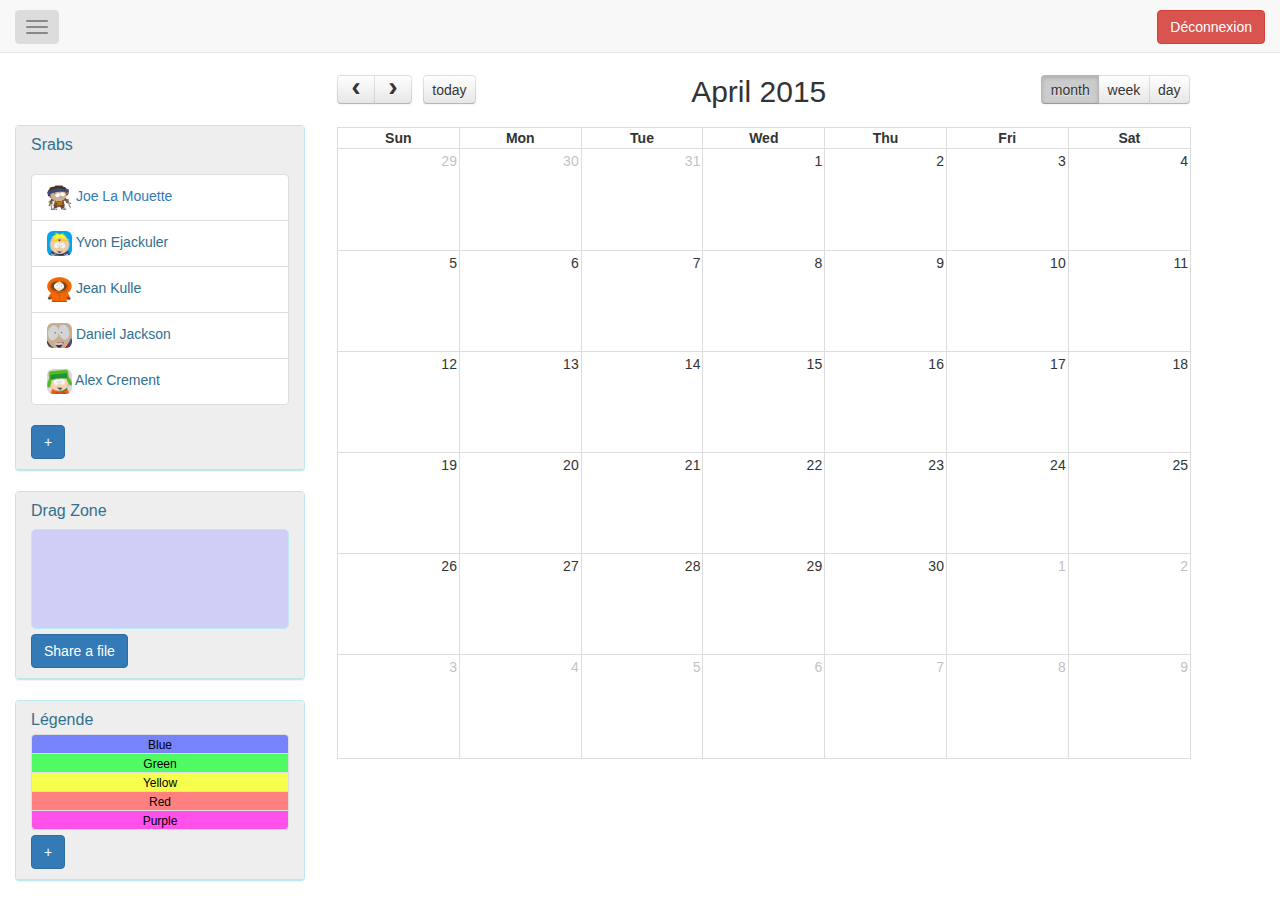
==== index.html @ 1c1c3211 "Merge branch 'master' of https://github.com/SebJoly/projetIHM" ====
<!DOCTYPE html>
<html>
	<head>
		<title>IHM - Calendar</title>
		<script src="https://ajax.googleapis.com/ajax/libs/jquery/2.1.3/jquery.min.js"></script>
		<link rel="stylesheet" href="css/style.css">
		<link rel="stylesheet" href="lib/bootstrap/css/bootstrap.min.css">
		<link rel="stylesheet" href="lib/bootstrap/css/fullcalendar.min.css">
		<link rel="stylesheet" href="lib/bootstrap/css/fullcalendar.print.min.css" media="print">
		<link rel="stylesheet" href="lib/bootstrap/css/jasny-bootstrap.min.css">
		<script src="lib/bootstrap/js/bootstrap.min.js"></script> 
		<script src="lib/bootstrap/js/moment.min.js"></script> 
		<script src="lib/bootstrap/js/fullcalendar.min.js"></script> 
		<script src="lib/bootstrap/js/calendar.js"></script> 
		<script src="lib/bootstrap/js/jasny-bootstrap.min.js"></script> 
		<meta charset="UTF-8"> 
	</head>
	<body>
			<!-- Menu caché sur la gauche par défaut -->
			<nav id="myNavmenu" class="navmenu navmenu-default navmenu-fixed-left offcanvas" role="navigation">
	  			<a class="navmenu-brand" href="#">Menu</a>
	  				<ul class="nav navmenu-nav">
					    <li><a href="#">Ajouter un évènement</a></li>
					    <li><a href="#">Supprimer un évènement</a></li>
					    <li><a href="#">Link</a></li>
					    <li><a href="#">Link</a></li>
					    <li><a href="#">Link</a></li>
					    <li><a href="#">Link</a></li>
	  				</ul>
			</nav>
			<!-- navbar au top -->
			<div class="navbar navbar-default navbar-fixed-top">
	  			<button id="menuButton" type="button" class="navbar-toggle" data-toggle="offcanvas" data-target="#myNavmenu" data-canvas="body">
				    <span class="icon-bar"></span>
				    <span class="icon-bar"></span>
				    <span class="icon-bar"></span>
	  			</button>
	  			<button id="decoButton" type="button" class="btn btn-danger">Déconnexion</button>
			</div>
			<div id="content">
				<div id="leftSide" class="col-lg-3">
					<!-- friend list -->
					<div id="userPanel">
						<div class="panel panel-info">
							<div id="changeUserColor" class="panel-heading">
								<h3 class="panel-title">Srabs</h3>
								<ul id="userList" class="list-group">
								  <li class="list-group-item">
								    <img src="ressources/Images/jimmy.jpg" alt="Profile image" class="img-rounded" style="width: 25px; height: 25px;">
								    <a href="https://scontent-cdg.xx.fbcdn.net/hphotos-xaf1/v/t1.0-9/10806315_10205997362230288_8363855981550267086_n.jpg?oh=5dbc3bea1c2c3f701749e65dd5933cb0&oe=559BFE54">Joe La Mouette</a>
								  </li>
								  <li class="list-group-item">
								    <img src="ressources/Images/butters.jpg" alt="Profile image" class="img-rounded" style="width: 25px; height: 25px;">
								    Yvon Ejackuler
								  </li>
								  <li class="list-group-item">
								    <img src="ressources/Images/kenny.jpg" alt="Profile image" class="img-rounded" style="width: 25px; height: 25px;">
								    Jean Kulle
								  </li>
								  <li class="list-group-item">
								    <img src="ressources/Images/timmy.jpg" alt="Profile image" class="img-rounded" style="width: 25px; height: 25px;">
								    Daniel Jackson
								  </li>
								  <li class="list-group-item">
								    <img src="ressources/Images/kyle.jpg" alt="Profile image" class="img-rounded" style="width: 25px; height: 25px;">
								    Alex Crement
								  </li>
								</ul>
								<button type="button" class="btn btn-primary">+</button>
							</div>
						</div>
					</div>

					<div id="dragZone">
						<div class="panel panel-info">
							<div id="backgroundDragZone" class="panel-heading">
								<h3 class="panel-title">Drag Zone</h3>
								<div id="dragDiv">
								</div>
								<button type="button" class="btn btn-primary">Share a file</button>
							</div>
						</div>
					</div>	

					<div id="captionPanel">
						<div class="panel panel-info">
							<div id="changeCaptionColor" class="panel-heading">
								<h3 class="panel-title">Légende</h3>
								<ul id="captionList" class="list-group">
								  <li id ="captionBlue" class="list-group-item">
								    Blue
								  </li>
								  <li id ="captionGreen" class="list-group-item">
								    Green
								  </li>
								  <li id ="captionYellow" class="list-group-item">
								    Yellow
								  </li>
								  <li id ="captionRed" class="list-group-item">
								    Red
								  </li>
								  <li id ="captionPurple" class="list-group-item">
								    Purple
								  </li>
								</ul>
								<button type="button" class="btn btn-primary">+</button>
							</div>
						</div>
					</div>


				</div>

				<!-- calendrier -->
				<div id="eventPanel" class="col-lg-8">
					<div class="row">
						<div class="span9">
						<div id='calendar'></div>
					</div>
				</div>
			</div>
			</body>
</html>
---- css/style.css ----
#menuButton {display: block; margin-left: 15px; margin-top: 10px; float: left; background: #dcdcdc;}
#decoButton {display: block; margin-right: 15px; margin-top: 10px; float: right;}
#semaine {
  display: inline-block; margin-right: auto; margin-left: auto; text-align: center;
  width: 85%; margin-top: 15px; vertical-align: middle;
}
#semaine div { display: inline; }
#semaine span {margin-right: 10px; margin-left: 10px; margin-top: 5px; font-size: 20px; cursor: pointer;}
#semaine span:hover {text-shadow: 0px 0px 15px #000000; color: white;}

#content {
	background: lightgray;
	display: block;
	margin-top: 55px;
}

#leftSide {float: left; display: block;}

#userPanel {margin-top: 70px;}
#changeUserColor {background-color: #eee;}
#userList {margin-top: 20px;}
#userList li:hover {background-color: #C1F0F6;}

#eventPanel {
	display: block;
	float: right; margin-right: 90px; margin-top: 20px;
}

#bottom {
	vertical-align: bottom; 
}

#captionPanel {
	display: block; width: 100%;
	float: left; margin-right: 90px; margin-top: 0px;
}
#changeCaptionColor {background-color: #eee;}
#captionList {margin-top: 5px; margin-bottom: 5px;}
#captionList li {
	color: black;
	text-align: center;
	height: 20px; 
	line-height: 20px;
	vertical-align: middle;
	font-size: 12px;
	padding:0;
}
#captionList li#captionBlue {background-color : #7683FA;}
#captionList li#captionGreen {background-color : #4FFA63;}
#captionList li#captionYellow {background-color : #F7FF4D;}
#captionList li#captionRed {background-color : #FF8080;}
#captionList li#captionPurple {background-color : #FF50E9;}


#calendar {
		max-width: 1000px;
		margin: 0 auto;
}

#center {text-align: center; margin-left: 25px; margin-right: 25px;}

#backgroundDragZone {background: #eee;}

#dragZone {
	margin-top: 0px; clear: left; float: left; display: block;
	width: 100%;
}

#dragDiv {
	width: 100%; height: 100px; display: block; background: #CECEF6; margin-top: 10px; margin-bottom: 5px;
	border-style: solid; border-radius: 5px 5px 5px 5px; border-width: 1px; border-color: #BCE8F1;
}
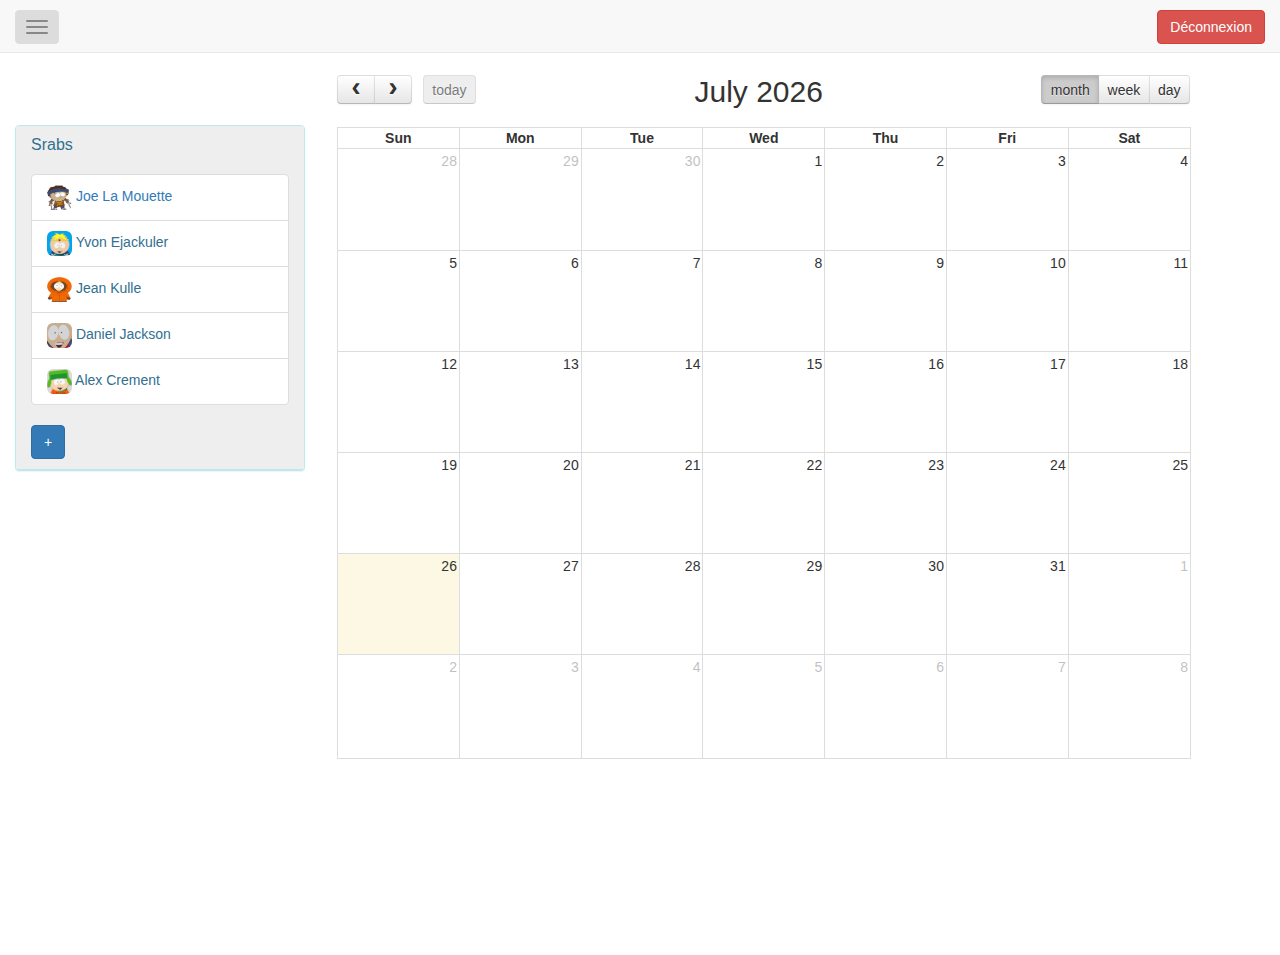
==== commit bb17f651: "event implemented" ====
--- a/index.html
+++ b/index.html
@@ -2,17 +2,20 @@
 <html>
 	<head>
 		<title>IHM - Calendar</title>
-		<script src="https://ajax.googleapis.com/ajax/libs/jquery/2.1.3/jquery.min.js"></script>
 		<link rel="stylesheet" href="css/style.css">
 		<link rel="stylesheet" href="lib/bootstrap/css/bootstrap.min.css">
 		<link rel="stylesheet" href="lib/bootstrap/css/fullcalendar.min.css">
-		<link rel="stylesheet" href="lib/bootstrap/css/fullcalendar.print.min.css" media="print">
+		<link rel="stylesheet" href="lib/bootstrap/css/fullcalendar.print.css" media="print">
 		<link rel="stylesheet" href="lib/bootstrap/css/jasny-bootstrap.min.css">
-		<script src="lib/bootstrap/js/bootstrap.min.js"></script> 
-		<script src="lib/bootstrap/js/moment.min.js"></script> 
-		<script src="lib/bootstrap/js/fullcalendar.min.js"></script> 
-		<script src="lib/bootstrap/js/calendar.js"></script> 
-		<script src="lib/bootstrap/js/jasny-bootstrap.min.js"></script> 
+		<script type="text/javascript" src="lib/jquery-2.1.3.min.js"></script>
+		<script type="text/javascript" src="lib/bootstrap-datepicker-master/js/bootstrap-datepicker.js"></script>
+		<script type="text/javascript" src="lib/bootstrap/js/bootstrap.min.js"></script> 
+		<script type="text/javascript" src="lib/bootstrap/js/moment.min.js"></script> 
+		<script type="text/javascript" src="lib/bootstrap/js/fullcalendar.min.js"></script> 
+		<script type="text/javascript" src="js/functions.js"></script> 
+		<script type="text/javascript" src="js/globalVariables.js"></script>
+		<script type="text/javascript" src="js/calendar.js"></script> 
+		<script type="text/javascript" src="lib/bootstrap/js/jasny-bootstrap.min.js"></script> 
 		<meta charset="UTF-8"> 
 	</head>
 	<body>
@@ -20,8 +23,8 @@
 			<nav id="myNavmenu" class="navmenu navmenu-default navmenu-fixed-left offcanvas" role="navigation">
 	  			<a class="navmenu-brand" href="#">Menu</a>
 	  				<ul class="nav navmenu-nav">
-					    <li><a href="#">Ajouter un évènement</a></li>
-					    <li><a href="#">Supprimer un évènement</a></li>
+					    <li><a href="http://www.youporn.com">Ajouter un évènement</a></li>
+					    <li><a href="http://www.pornhub.com">Vider les gros évènements</a></li>
 					    <li><a href="#">Link</a></li>
 					    <li><a href="#">Link</a></li>
 					    <li><a href="#">Link</a></li>
@@ -35,89 +38,83 @@
 				    <span class="icon-bar"></span>
 				    <span class="icon-bar"></span>
 	  			</button>
+	  			<!-- <div id="semaine">
+	  				<span class="glyphicon glyphicon-backward"></span>
+	  				<div>Semaine du ##/##/#### au ##/##/####</div>
+	  				<span class="glyphicon glyphicon-forward"></span>
+	  			</div> -->
 	  			<button id="decoButton" type="button" class="btn btn-danger">Déconnexion</button>
 			</div>
 			<div id="content">
-				<div id="leftSide" class="col-lg-3">
-					<!-- friend list -->
-					<div id="userPanel">
-						<div class="panel panel-info">
-							<div id="changeUserColor" class="panel-heading">
-								<h3 class="panel-title">Srabs</h3>
-								<ul id="userList" class="list-group">
-								  <li class="list-group-item">
-								    <img src="ressources/Images/jimmy.jpg" alt="Profile image" class="img-rounded" style="width: 25px; height: 25px;">
-								    <a href="https://scontent-cdg.xx.fbcdn.net/hphotos-xaf1/v/t1.0-9/10806315_10205997362230288_8363855981550267086_n.jpg?oh=5dbc3bea1c2c3f701749e65dd5933cb0&oe=559BFE54">Joe La Mouette</a>
-								  </li>
-								  <li class="list-group-item">
-								    <img src="ressources/Images/butters.jpg" alt="Profile image" class="img-rounded" style="width: 25px; height: 25px;">
-								    Yvon Ejackuler
-								  </li>
-								  <li class="list-group-item">
-								    <img src="ressources/Images/kenny.jpg" alt="Profile image" class="img-rounded" style="width: 25px; height: 25px;">
-								    Jean Kulle
-								  </li>
-								  <li class="list-group-item">
-								    <img src="ressources/Images/timmy.jpg" alt="Profile image" class="img-rounded" style="width: 25px; height: 25px;">
-								    Daniel Jackson
-								  </li>
-								  <li class="list-group-item">
-								    <img src="ressources/Images/kyle.jpg" alt="Profile image" class="img-rounded" style="width: 25px; height: 25px;">
-								    Alex Crement
-								  </li>
-								</ul>
-								<button type="button" class="btn btn-primary">+</button>
-							</div>
+				<!-- friend list -->
+				<div id="userPanel" class="col-lg-3">
+					<div class="panel panel-info">
+						<div id="changeUserColor" class="panel-heading">
+							<h3 class="panel-title">Srabs</h3>
+							<ul id="userList" class="list-group">
+							  <li class="list-group-item">
+							    <img src="ressources/Images/jimmy.jpg" alt="Profile image" class="img-rounded" style="width: 25px; height: 25px;">
+							    <a href="https://scontent-cdg.xx.fbcdn.net/hphotos-xaf1/v/t1.0-9/10806315_10205997362230288_8363855981550267086_n.jpg?oh=5dbc3bea1c2c3f701749e65dd5933cb0&oe=559BFE54">Joe La Mouette</a>
+							  </li>
+							  <li class="list-group-item">
+							    <img src="ressources/Images/butters.jpg" alt="Profile image" class="img-rounded" style="width: 25px; height: 25px;">
+							    Yvon Ejackuler
+							  </li>
+							  <li class="list-group-item">
+							    <img src="ressources/Images/kenny.jpg" alt="Profile image" class="img-rounded" style="width: 25px; height: 25px;">
+							    Jean Kulle
+							  </li>
+							  <li class="list-group-item">
+							    <img src="ressources/Images/timmy.jpg" alt="Profile image" class="img-rounded" style="width: 25px; height: 25px;">
+							    Daniel Jackson
+							  </li>
+							  <li class="list-group-item">
+							    <img src="ressources/Images/kyle.jpg" alt="Profile image" class="img-rounded" style="width: 25px; height: 25px;">
+							    Alex Crement
+							  </li>
+							</ul>
+							<button type="button" class="btn btn-primary">+</button>
 						</div>
 					</div>
-
-					<div id="dragZone">
-						<div class="panel panel-info">
-							<div id="backgroundDragZone" class="panel-heading">
-								<h3 class="panel-title">Drag Zone</h3>
-								<div id="dragDiv">
-								</div>
-								<button type="button" class="btn btn-primary">Share a file</button>
-							</div>
-						</div>
-					</div>	
-
-					<div id="captionPanel">
-						<div class="panel panel-info">
-							<div id="changeCaptionColor" class="panel-heading">
-								<h3 class="panel-title">Légende</h3>
-								<ul id="captionList" class="list-group">
-								  <li id ="captionBlue" class="list-group-item">
-								    Blue
-								  </li>
-								  <li id ="captionGreen" class="list-group-item">
-								    Green
-								  </li>
-								  <li id ="captionYellow" class="list-group-item">
-								    Yellow
-								  </li>
-								  <li id ="captionRed" class="list-group-item">
-								    Red
-								  </li>
-								  <li id ="captionPurple" class="list-group-item">
-								    Purple
-								  </li>
-								</ul>
-								<button type="button" class="btn btn-primary">+</button>
-							</div>
-						</div>
-					</div>
-
-
 				</div>
-
 				<!-- calendrier -->
 				<div id="eventPanel" class="col-lg-8">
 					<div class="row">
-						<div class="span9">
-						<div id='calendar'></div>
+						<div class="span9"></div>
+						<div class='calendar'></div>
 					</div>
+					<div class="popup-head hide">
+						<span id="popover-title">New event</span><button class="btn btn-default pull-right btn-color"/>
+					</div>
+					<div class="popup-content hide">
+						<div class="popup-container">
+						  	<!--<div class="controls">
+					            <div class="input-group">
+					                <input id="date-picker-2" type="text" class="date-picker form-control" />
+					                <label for="date-picker-2" class="input-group-addon btn"><span class="glyphicon glyphicon-calendar"></span>
+
+					                </label>
+					            </div>
+					        </div>-->
+						  	<div class="popover-data">
+						  		<span id="popover-start"> Start date </span>
+						  		<span id="popover-start-time" class="pull-right"> time </span>
+						  	</div>
+						  	<div class="popover-data">
+						  		<span id="popover-end"> End date </span>
+						  		<span id="popover-end-time" class="pull-right"> time </span>
+						  	</div>
+						    <div class="popover-data">
+						    	<textarea class="vert" id="popover-description" placeholder="Description"></textarea>
+						    </div>
+						    <ul class="list-group file-list">
+						    	<li class="list-group-item active"><span class="badge">0</span>Files</li>
+						   	</ul>
+					   	<div>
+				  	</div>
 				</div>
 			</div>
+			
 			</body>
+
 </html>
--- a/css/style.css
+++ b/css/style.css
@@ -1,3 +1,8 @@
+body,html {
+	width: 100%;
+	height: 100%;
+}
+
 #menuButton {display: block; margin-left: 15px; margin-top: 10px; float: left; background: #dcdcdc;}
 #decoButton {display: block; margin-right: 15px; margin-top: 10px; float: right;}
 #semaine {
@@ -14,8 +19,6 @@
 	margin-top: 55px;
 }
 
-#leftSide {float: left; display: block;}
-
 #userPanel {margin-top: 70px;}
 #changeUserColor {background-color: #eee;}
 #userList {margin-top: 20px;}
@@ -26,47 +29,59 @@
 	float: right; margin-right: 90px; margin-top: 20px;
 }
 
+/*#eventPanel table thead tr th {
+	text-align: center; border-width: 1px; border-style: solid; height:50px; background-color: #eee; border-color: #dcdcdc;
+}
+
+#eventPanel table tbody {
+	display:block; height: 300px; overflow-y: auto;
+}*/
+
 #bottom {
 	vertical-align: bottom; 
 }
 
-#captionPanel {
-	display: block; width: 100%;
-	float: left; margin-right: 90px; margin-top: 0px;
+/*#eventPanel table tbody tr td {
+	text-align: center; border-width: 1px; border-style: solid; height:40px; border-color: #dcdcdc;
 }
-#changeCaptionColor {background-color: #eee;}
-#captionList {margin-top: 5px; margin-bottom: 5px;}
-#captionList li {
-	color: black;
-	text-align: center;
-	height: 20px; 
-	line-height: 20px;
-	vertical-align: middle;
-	font-size: 12px;
-	padding:0;
-}
-#captionList li#captionBlue {background-color : #7683FA;}
-#captionList li#captionGreen {background-color : #4FFA63;}
-#captionList li#captionYellow {background-color : #F7FF4D;}
-#captionList li#captionRed {background-color : #FF8080;}
-#captionList li#captionPurple {background-color : #FF50E9;}
-
-
-#calendar {
-		max-width: 1000px;
-		margin: 0 auto;
-}
+*/
 
 #center {text-align: center; margin-left: 25px; margin-right: 25px;}
 
-#backgroundDragZone {background: #eee;}
 
-#dragZone {
-	margin-top: 0px; clear: left; float: left; display: block;
-	width: 100%;
+.calendar {
+	max-width: 1000px;
+	margin: 0 auto;
 }
 
-#dragDiv {
-	width: 100%; height: 100px; display: block; background: #CECEF6; margin-top: 10px; margin-bottom: 5px;
-	border-style: solid; border-radius: 5px 5px 5px 5px; border-width: 1px; border-color: #BCE8F1;
+.popover{
+    width:300px;
 }
+
+.btn-color {
+	height: 15px !important;
+}
+
+.popover-data {
+	margin: 5px 0px 5px 0px;
+}
+
+.file-list {
+  margin-bottom: 0px !important;
+}
+
+.popover-content {
+	padding: 0px !important;
+}
+
+.popup-container {
+	padding: 9px 14px;
+	border-top: 1px solid;
+	border-color: gray;
+	border-radius: 0px 0px 6px 6px; 
+}
+
+textarea.vert { 
+	resize:vertical; 
+	width: 100%;
+}--- a/lib/bootstrap/css/fullcalendar.print.css
+++ b/lib/bootstrap/css/fullcalendar.print.css
@@ -0,0 +1,202 @@
+/*!
+ * FullCalendar v2.3.1 Print Stylesheet
+ * Docs & License: http://fullcalendar.io/
+ * (c) 2015 Adam Shaw
+ */
+
+/*
+ * Include this stylesheet on your page to get a more printer-friendly calendar.
+ * When including this stylesheet, use the media='print' attribute of the <link> tag.
+ * Make sure to include this stylesheet IN ADDITION to the regular fullcalendar.css.
+ */
+
+.fc {
+	max-width: 100% !important;
+}
+
+
+/* Global Event Restyling
+--------------------------------------------------------------------------------------------------*/
+
+.fc-event {
+	background: #fff !important;
+	color: #000 !important;
+	page-break-inside: avoid;
+}
+
+.fc-event .fc-resizer {
+	display: none;
+}
+
+
+/* Table & Day-Row Restyling
+--------------------------------------------------------------------------------------------------*/
+
+th,
+td,
+hr,
+thead,
+tbody,
+.fc-row {
+	border-color: #ccc !important;
+	background: #fff !important;
+}
+
+/* kill the overlaid, absolutely-positioned common components */
+.fc-bg,
+.fc-bgevent-skeleton,
+.fc-highlight-skeleton,
+.fc-helper-skeleton {
+	display: none;
+}
+
+/* don't force a min-height on rows (for DayGrid) */
+.fc tbody .fc-row {
+	height: auto !important; /* undo height that JS set in distributeHeight */
+	min-height: 0 !important; /* undo the min-height from each view's specific stylesheet */
+}
+
+.fc tbody .fc-row .fc-content-skeleton {
+	position: static; /* undo .fc-rigid */
+	padding-bottom: 0 !important; /* use a more border-friendly method for this... */
+}
+
+.fc tbody .fc-row .fc-content-skeleton tbody tr:last-child td { /* only works in newer browsers */
+	padding-bottom: 1em; /* ...gives space within the skeleton. also ensures min height in a way */
+}
+
+.fc tbody .fc-row .fc-content-skeleton table {
+	/* provides a min-height for the row, but only effective for IE, which exaggerates this value,
+	   making it look more like 3em. for other browers, it will already be this tall */
+	height: 1em;
+}
+
+
+/* Undo month-view event limiting. Display all events and hide the "more" links
+--------------------------------------------------------------------------------------------------*/
+
+.fc-more-cell,
+.fc-more {
+	display: none !important;
+}
+
+.fc tr.fc-limited {
+	display: table-row !important;
+}
+
+.fc td.fc-limited {
+	display: table-cell !important;
+}
+
+.fc-popover {
+	display: none; /* never display the "more.." popover in print mode */
+}
+
+
+/* TimeGrid Restyling
+--------------------------------------------------------------------------------------------------*/
+
+/* undo the min-height 100% trick used to fill the container's height */
+.fc-time-grid {
+	min-height: 0 !important;
+}
+
+/* don't display the side axis at all ("all-day" and time cells) */
+.fc-agenda-view .fc-axis {
+	display: none;
+}
+
+/* don't display the horizontal lines */
+.fc-slats,
+.fc-time-grid hr { /* this hr is used when height is underused and needs to be filled */
+	display: none !important; /* important overrides inline declaration */
+}
+
+/* let the container that holds the events be naturally positioned and create real height */
+.fc-time-grid .fc-content-skeleton {
+	position: static;
+}
+
+/* in case there are no events, we still want some height */
+.fc-time-grid .fc-content-skeleton table {
+	height: 4em;
+}
+
+/* kill the horizontal spacing made by the event container. event margins will be done below */
+.fc-time-grid .fc-event-container {
+	margin: 0 !important;
+}
+
+
+/* TimeGrid *Event* Restyling
+--------------------------------------------------------------------------------------------------*/
+
+/* naturally position events, vertically stacking them */
+.fc-time-grid .fc-event {
+	position: static !important;
+	margin: 3px 2px !important;
+}
+
+/* for events that continue to a future day, give the bottom border back */
+.fc-time-grid .fc-event.fc-not-end {
+	border-bottom-width: 1px !important;
+}
+
+/* indicate the event continues via "..." text */
+.fc-time-grid .fc-event.fc-not-end:after {
+	content: "...";
+}
+
+/* for events that are continuations from previous days, give the top border back */
+.fc-time-grid .fc-event.fc-not-start {
+	border-top-width: 1px !important;
+}
+
+/* indicate the event is a continuation via "..." text */
+.fc-time-grid .fc-event.fc-not-start:before {
+	content: "...";
+}
+
+/* time */
+
+/* undo a previous declaration and let the time text span to a second line */
+.fc-time-grid .fc-event .fc-time {
+	white-space: normal !important;
+}
+
+/* hide the the time that is normally displayed... */
+.fc-time-grid .fc-event .fc-time span {
+	display: none;
+}
+
+/* ...replace it with a more verbose version (includes AM/PM) stored in an html attribute */
+.fc-time-grid .fc-event .fc-time:after {
+	content: attr(data-full);
+}
+
+
+/* Vertical Scroller & Containers
+--------------------------------------------------------------------------------------------------*/
+
+/* kill the scrollbars and allow natural height */
+.fc-scroller,
+.fc-day-grid-container,    /* these divs might be assigned height, which we need to cleared */
+.fc-time-grid-container {  /* */
+	overflow: visible !important;
+	height: auto !important;
+}
+
+/* kill the horizontal border/padding used to compensate for scrollbars */
+.fc-row {
+	border: 0 !important;
+	margin: 0 !important;
+}
+
+
+/* Button Controls
+--------------------------------------------------------------------------------------------------*/
+
+.fc-button-group,
+.fc button {
+	display: none; /* don't display any button-related controls */
+}
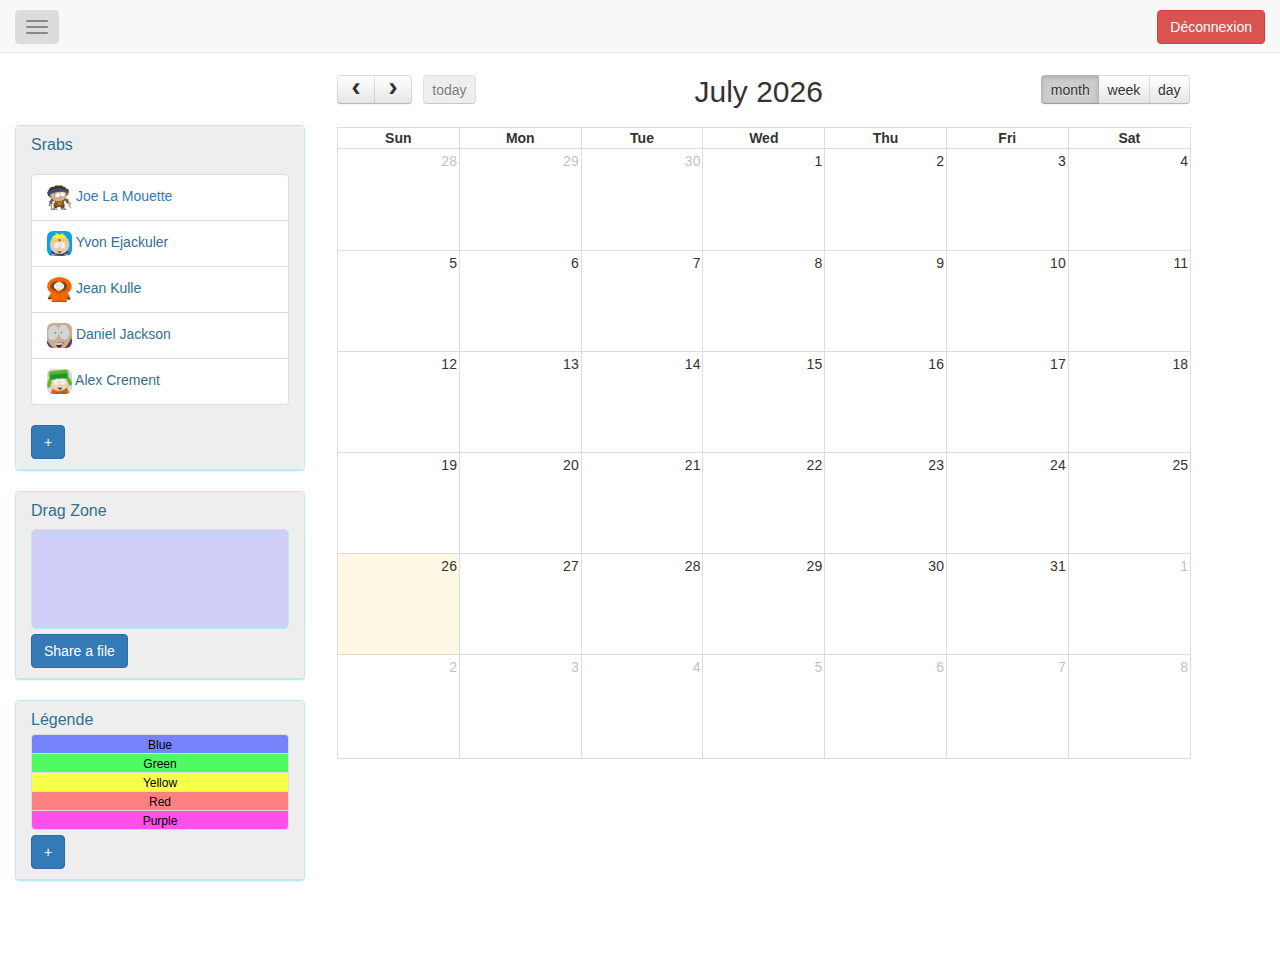
==== commit 66ebfe7f: "merge + drag into share implemented" ====
--- a/index.html
+++ b/index.html
@@ -11,8 +11,9 @@
 		<script type="text/javascript" src="lib/bootstrap-datepicker-master/js/bootstrap-datepicker.js"></script>
 		<script type="text/javascript" src="lib/bootstrap/js/bootstrap.min.js"></script> 
 		<script type="text/javascript" src="lib/bootstrap/js/moment.min.js"></script> 
-		<script type="text/javascript" src="lib/bootstrap/js/fullcalendar.min.js"></script> 
-		<script type="text/javascript" src="js/functions.js"></script> 
+		<script type="text/javascript" src="lib/bootstrap/js/fullcalendar.min.js"></script>
+		<script type="text/javascript" src="js/functions.js"></script>
+		<script type="text/javascript" src="js/event.js"></script> 
 		<script type="text/javascript" src="js/globalVariables.js"></script>
 		<script type="text/javascript" src="js/calendar.js"></script> 
 		<script type="text/javascript" src="lib/bootstrap/js/jasny-bootstrap.min.js"></script> 
@@ -23,8 +24,8 @@
 			<nav id="myNavmenu" class="navmenu navmenu-default navmenu-fixed-left offcanvas" role="navigation">
 	  			<a class="navmenu-brand" href="#">Menu</a>
 	  				<ul class="nav navmenu-nav">
-					    <li><a href="http://www.youporn.com">Ajouter un évènement</a></li>
-					    <li><a href="http://www.pornhub.com">Vider les gros évènements</a></li>
+					    <li><a href="#">Ajouter un évènement</a></li>
+					    <li><a href="#">Supprimer un évènement</a></li>
 					    <li><a href="#">Link</a></li>
 					    <li><a href="#">Link</a></li>
 					    <li><a href="#">Link</a></li>
@@ -38,45 +39,82 @@
 				    <span class="icon-bar"></span>
 				    <span class="icon-bar"></span>
 	  			</button>
-	  			<!-- <div id="semaine">
-	  				<span class="glyphicon glyphicon-backward"></span>
-	  				<div>Semaine du ##/##/#### au ##/##/####</div>
-	  				<span class="glyphicon glyphicon-forward"></span>
-	  			</div> -->
 	  			<button id="decoButton" type="button" class="btn btn-danger">Déconnexion</button>
 			</div>
 			<div id="content">
-				<!-- friend list -->
-				<div id="userPanel" class="col-lg-3">
-					<div class="panel panel-info">
-						<div id="changeUserColor" class="panel-heading">
-							<h3 class="panel-title">Srabs</h3>
-							<ul id="userList" class="list-group">
-							  <li class="list-group-item">
-							    <img src="ressources/Images/jimmy.jpg" alt="Profile image" class="img-rounded" style="width: 25px; height: 25px;">
-							    <a href="https://scontent-cdg.xx.fbcdn.net/hphotos-xaf1/v/t1.0-9/10806315_10205997362230288_8363855981550267086_n.jpg?oh=5dbc3bea1c2c3f701749e65dd5933cb0&oe=559BFE54">Joe La Mouette</a>
-							  </li>
-							  <li class="list-group-item">
-							    <img src="ressources/Images/butters.jpg" alt="Profile image" class="img-rounded" style="width: 25px; height: 25px;">
-							    Yvon Ejackuler
-							  </li>
-							  <li class="list-group-item">
-							    <img src="ressources/Images/kenny.jpg" alt="Profile image" class="img-rounded" style="width: 25px; height: 25px;">
-							    Jean Kulle
-							  </li>
-							  <li class="list-group-item">
-							    <img src="ressources/Images/timmy.jpg" alt="Profile image" class="img-rounded" style="width: 25px; height: 25px;">
-							    Daniel Jackson
-							  </li>
-							  <li class="list-group-item">
-							    <img src="ressources/Images/kyle.jpg" alt="Profile image" class="img-rounded" style="width: 25px; height: 25px;">
-							    Alex Crement
-							  </li>
-							</ul>
-							<button type="button" class="btn btn-primary">+</button>
+				<div id="leftSide" class="col-lg-3">
+					<!-- friend list -->
+					<div id="userPanel">
+						<div class="panel panel-info">
+							<div id="changeUserColor" class="panel-heading">
+								<h3 class="panel-title">Srabs</h3>
+								<ul id="userList" class="list-group">
+								  <li class="list-group-item">
+								    <img src="ressources/Images/jimmy.jpg" alt="Profile image" class="img-rounded" style="width: 25px; height: 25px;">
+								    <a href="https://scontent-cdg.xx.fbcdn.net/hphotos-xaf1/v/t1.0-9/10806315_10205997362230288_8363855981550267086_n.jpg?oh=5dbc3bea1c2c3f701749e65dd5933cb0&oe=559BFE54">Joe La Mouette</a>
+								  </li>
+								  <li class="list-group-item">
+								    <img src="ressources/Images/butters.jpg" alt="Profile image" class="img-rounded" style="width: 25px; height: 25px;">
+								    Yvon Ejackuler
+								  </li>
+								  <li class="list-group-item">
+								    <img src="ressources/Images/kenny.jpg" alt="Profile image" class="img-rounded" style="width: 25px; height: 25px;">
+								    Jean Kulle
+								  </li>
+								  <li class="list-group-item">
+								    <img src="ressources/Images/timmy.jpg" alt="Profile image" class="img-rounded" style="width: 25px; height: 25px;">
+								    Daniel Jackson
+								  </li>
+								  <li class="list-group-item">
+								    <img src="ressources/Images/kyle.jpg" alt="Profile image" class="img-rounded" style="width: 25px; height: 25px;">
+								    Alex Crement
+								  </li>
+								</ul>
+								<button type="button" class="btn btn-primary">+</button>
+							</div>
 						</div>
 					</div>
+
+					<div id="dragZone">
+						<div class="panel panel-info">
+							<div id="backgroundDragZone" class="panel-heading">
+								<h3 class="panel-title">Drag Zone</h3>
+								<div id="dragDiv">
+								</div>
+								<button type="button" class="btn btn-primary">Share a file</button>
+							</div>
+						</div>
+					</div>	
+
+					<div id="captionPanel">
+						<div class="panel panel-info">
+							<div id="changeCaptionColor" class="panel-heading">
+								<h3 class="panel-title">Légende</h3>
+								<ul id="captionList" class="list-group">
+								  <li id ="captionBlue" class="list-group-item">
+								    Blue
+								  </li>
+								  <li id ="captionGreen" class="list-group-item">
+								    Green
+								  </li>
+								  <li id ="captionYellow" class="list-group-item">
+								    Yellow
+								  </li>
+								  <li id ="captionRed" class="list-group-item">
+								    Red
+								  </li>
+								  <li id ="captionPurple" class="list-group-item">
+								    Purple
+								  </li>
+								</ul>
+								<button type="button" class="btn btn-primary">+</button>
+							</div>
+						</div>
+					</div>
+
+
 				</div>
+
 				<!-- calendrier -->
 				<div id="eventPanel" class="col-lg-8">
 					<div class="row">
--- a/css/style.css
+++ b/css/style.css
@@ -19,6 +19,8 @@
 	margin-top: 55px;
 }
 
+#leftSide {float: left; display: block;}
+
 #userPanel {margin-top: 70px;}
 #changeUserColor {background-color: #eee;}
 #userList {margin-top: 20px;}
@@ -29,23 +31,25 @@
 	float: right; margin-right: 90px; margin-top: 20px;
 }
 
-/*#eventPanel table thead tr th {
-	text-align: center; border-width: 1px; border-style: solid; height:50px; background-color: #eee; border-color: #dcdcdc;
-}
-
-#eventPanel table tbody {
-	display:block; height: 300px; overflow-y: auto;
-}*/
-
 #bottom {
 	vertical-align: bottom; 
 }
 
-/*#eventPanel table tbody tr td {
-	text-align: center; border-width: 1px; border-style: solid; height:40px; border-color: #dcdcdc;
+#captionPanel {
+	display: block; width: 100%;
+	float: left; margin-right: 90px; margin-top: 0px;
 }
-*/
-
+#changeCaptionColor {background-color: #eee;}
+#captionList {margin-top: 5px; margin-bottom: 5px;}
+#captionList li {
+	color: black;
+	text-align: center;
+	height: 20px; 
+	line-height: 20px;
+	vertical-align: middle;
+	font-size: 12px;
+	padding:0;
+}
 #center {text-align: center; margin-left: 25px; margin-right: 25px;}
 
 
@@ -84,4 +88,30 @@
 textarea.vert { 
 	resize:vertical; 
 	width: 100%;
-}+}
+
+#captionList li#captionBlue {background-color : #7683FA;}
+#captionList li#captionGreen {background-color : #4FFA63;}
+#captionList li#captionYellow {background-color : #F7FF4D;}
+#captionList li#captionRed {background-color : #FF8080;}
+#captionList li#captionPurple {background-color : #FF50E9;}
+
+
+#calendar {
+		max-width: 1000px;
+		margin: 0 auto;
+}
+
+#center {text-align: center; margin-left: 25px; margin-right: 25px;}
+
+#backgroundDragZone {background: #eee;}
+
+#dragZone {
+	margin-top: 0px; clear: left; float: left; display: block;
+	width: 100%;
+}
+
+#dragDiv {
+	width: 100%; height: 100px; display: block; background: #CECEF6; margin-top: 10px; margin-bottom: 5px;
+	border-style: solid; border-radius: 5px 5px 5px 5px; border-width: 1px; border-color: #BCE8F1;
+}
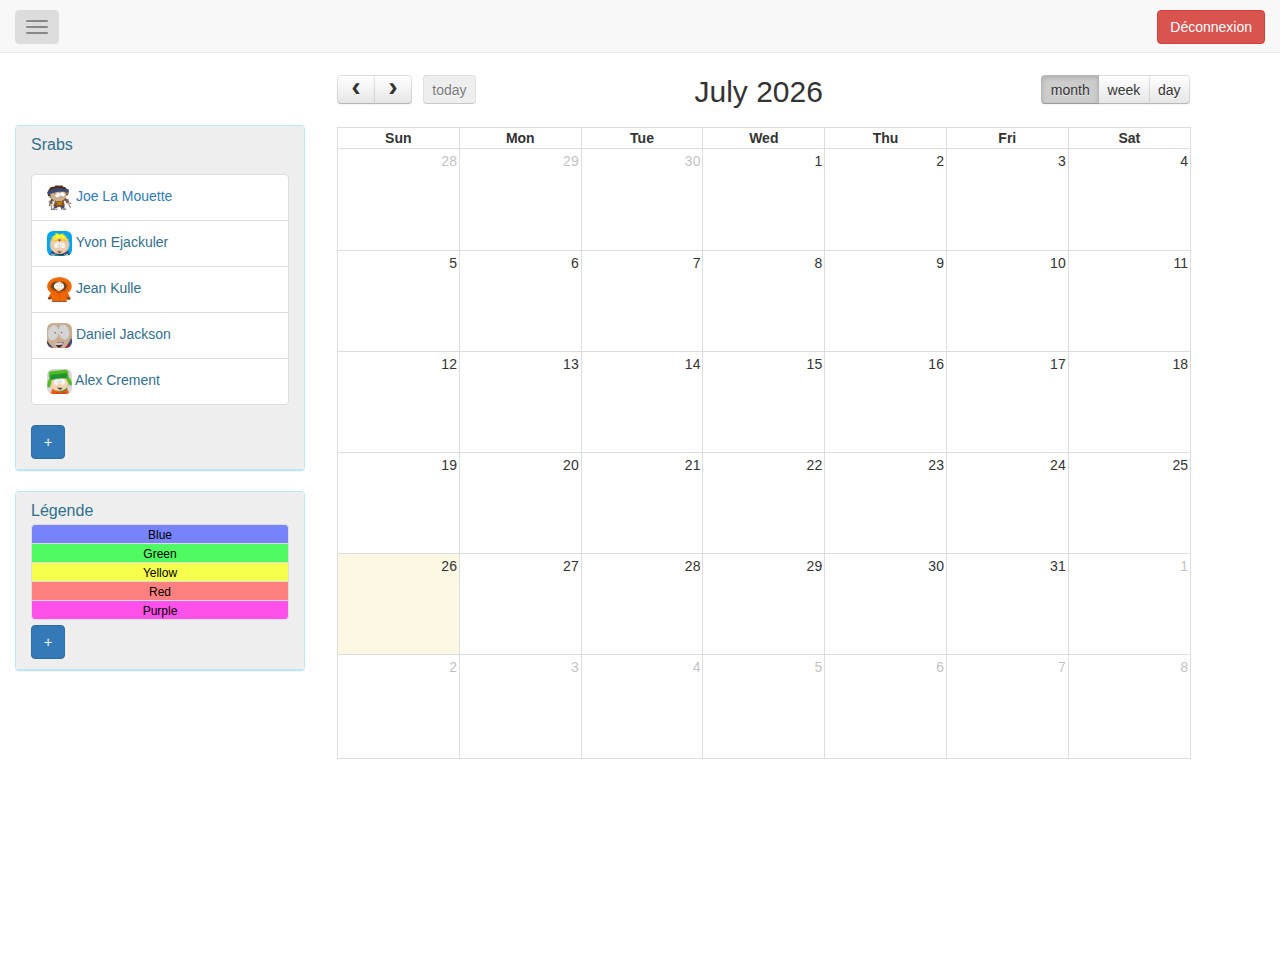
==== commit ffdf3ec0: "end" ====
--- a/index.html
+++ b/index.html
@@ -7,16 +7,23 @@
 		<link rel="stylesheet" href="lib/bootstrap/css/fullcalendar.min.css">
 		<link rel="stylesheet" href="lib/bootstrap/css/fullcalendar.print.css" media="print">
 		<link rel="stylesheet" href="lib/bootstrap/css/jasny-bootstrap.min.css">
+		<link rel="stylesheet" href="lib/bootstrap/css/jasny-bootstrap.min.css">
+		<link rel="stylesheet" href="lib/bootstrap-datepicker/dist/css/bootstrap-datepicker.min.css">
+		<link rel="stylesheet" href="lib/bootstrap-datepicker/dist/css/bootstrap-datepicker3.min.css">
+		<link rel="stylesheet" href="lib/bootstrap-timepicker/css/bootstrap-timepicker.min.css">
+		<!--<link rel="stylesheet" href="lib/bootstrap-fileinput/css/fileinput.min.css">-->
+
 		<script type="text/javascript" src="lib/jquery-2.1.3.min.js"></script>
-		<script type="text/javascript" src="lib/bootstrap-datepicker-master/js/bootstrap-datepicker.js"></script>
+		<script type="text/javascript" src="lib/bootstrap-datepicker/js/bootstrap-datepicker.js"></script>
+		<script type="text/javascript" src="lib/bootstrap-timepicker/js/bootstrap-timepicker.min.js"></script>
 		<script type="text/javascript" src="lib/bootstrap/js/bootstrap.min.js"></script> 
 		<script type="text/javascript" src="lib/bootstrap/js/moment.min.js"></script> 
 		<script type="text/javascript" src="lib/bootstrap/js/fullcalendar.min.js"></script>
+		<script type="text/javascript" src="lib/bootstrap/js/jasny-bootstrap.min.js"></script> 
 		<script type="text/javascript" src="js/functions.js"></script>
+		<script type="text/javascript" src="js/globalVariables.js"></script>
+		<script type="text/javascript" src="js/userShare.js"></script>
 		<script type="text/javascript" src="js/event.js"></script> 
-		<script type="text/javascript" src="js/globalVariables.js"></script>
-		<script type="text/javascript" src="js/calendar.js"></script> 
-		<script type="text/javascript" src="lib/bootstrap/js/jasny-bootstrap.min.js"></script> 
 		<meta charset="UTF-8"> 
 	</head>
 	<body>
@@ -75,7 +82,7 @@
 						</div>
 					</div>
 
-					<div id="dragZone">
+					<!--<div id="dragZone">
 						<div class="panel panel-info">
 							<div id="backgroundDragZone" class="panel-heading">
 								<h3 class="panel-title">Drag Zone</h3>
@@ -84,7 +91,7 @@
 								<button type="button" class="btn btn-primary">Share a file</button>
 							</div>
 						</div>
-					</div>	
+					</div>	-->
 
 					<div id="captionPanel">
 						<div class="panel panel-info">
@@ -122,7 +129,11 @@
 						<div class='calendar'></div>
 					</div>
 					<div class="popup-head hide">
-						<span id="popover-title">New event</span><button class="btn btn-default pull-right btn-color"/>
+						<span id="popover-title">New event</span>
+						<div class="pull-right">
+							<button class="btn btn-default btn-color" id="btnColor"/>
+							<button class="btn btn-default btn-share" onClick="window.shareEvent()"/>
+						</div>
 					</div>
 					<div class="popup-content hide">
 						<div class="popup-container">
@@ -134,25 +145,57 @@
 					                </label>
 					            </div>
 					        </div>-->
-						  	<div class="popover-data">
+						  	<div class="popover-data" >
 						  		<span id="popover-start"> Start date </span>
 						  		<span id="popover-start-time" class="pull-right"> time </span>
 						  	</div>
-						  	<div class="popover-data">
+						  	<div class="popover-data" >
 						  		<span id="popover-end"> End date </span>
 						  		<span id="popover-end-time" class="pull-right"> time </span>
 						  	</div>
 						    <div class="popover-data">
 						    	<textarea class="vert" id="popover-description" placeholder="Description"></textarea>
 						    </div>
-						    <ul class="list-group file-list">
-						    	<li class="list-group-item active"><span class="badge">0</span>Files</li>
+						    <ul class="list-group file-list" id="popover-files">
+						    	<li class="list-group-item active"><span class="badge">0</span><span class="badge" onClick="window.importFile()">+</span>Files</li>
 						   	</ul>
 					   	<div>
 				  	</div>
 				</div>
 			</div>
-			
+			<input id="inputfile" type="file" class="hide" />
+			<div id="userShare" class="modal fade" tabindex="-1" role="dialog" aria-labelledby="titrePopUp" aria-hidden="true">
+				<div class="modal-dialog"> 
+					<div class="modal-content">
+							<div id="changeUserColor" class="panel-heading">
+								<h3 class="panel-title">Send event to :<span style="cursor: pointer;" class="state-icon glyphicon glyphicon-unchecked pull-right" onClick="window.selectAll($(this))"></span></h3>
+								<ul id="userList" class="list-group checked-list-box">
+								  <li class="list-group-item">
+								    <img src="ressources/Images/jimmy.jpg" alt="Profile image" class="img-rounded" style="width: 25px; height: 25px;">
+								    Joe La Mouette
+								  </li>
+								  <li class="list-group-item">
+								    <img src="ressources/Images/butters.jpg" alt="Profile image" class="img-rounded" style="width: 25px; height: 25px;">
+								    Yvon Ejackuler
+								  </li>
+								  <li class="list-group-item">
+								    <img src="ressources/Images/kenny.jpg" alt="Profile image" class="img-rounded" style="width: 25px; height: 25px;">
+								    Jean Kulle
+								  </li>
+								  <li class="list-group-item">
+								    <img src="ressources/Images/timmy.jpg" alt="Profile image" class="img-rounded" style="width: 25px; height: 25px;">
+								    Daniel Jackson
+								  </li>
+								  <li class="list-group-item">
+								    <img src="ressources/Images/kyle.jpg" alt="Profile image" class="img-rounded" style="width: 25px; height: 25px;">
+								    Alex Crement
+								  </li>
+								</ul>
+								<button type="button" class="btn btn-primary center-block" onClick="window.share()">Send</button>
+							</div>
+					</div>
+				</div>
+			</div>
 			</body>
 
 </html>
--- a/css/style.css
+++ b/css/style.css
@@ -85,6 +85,13 @@
 	border-radius: 0px 0px 6px 6px; 
 }
 
+.popover { z-index : 900 !important; }
+.ui-datepicker-div { z-index: 999 !important; }
+.btn-share {
+  background: url('../ressources/Images/share.png') left center no-repeat !important;
+  background-size: 25px 15px !important;
+  margin-left: 5px;
+}
 textarea.vert { 
 	resize:vertical; 
 	width: 100%;
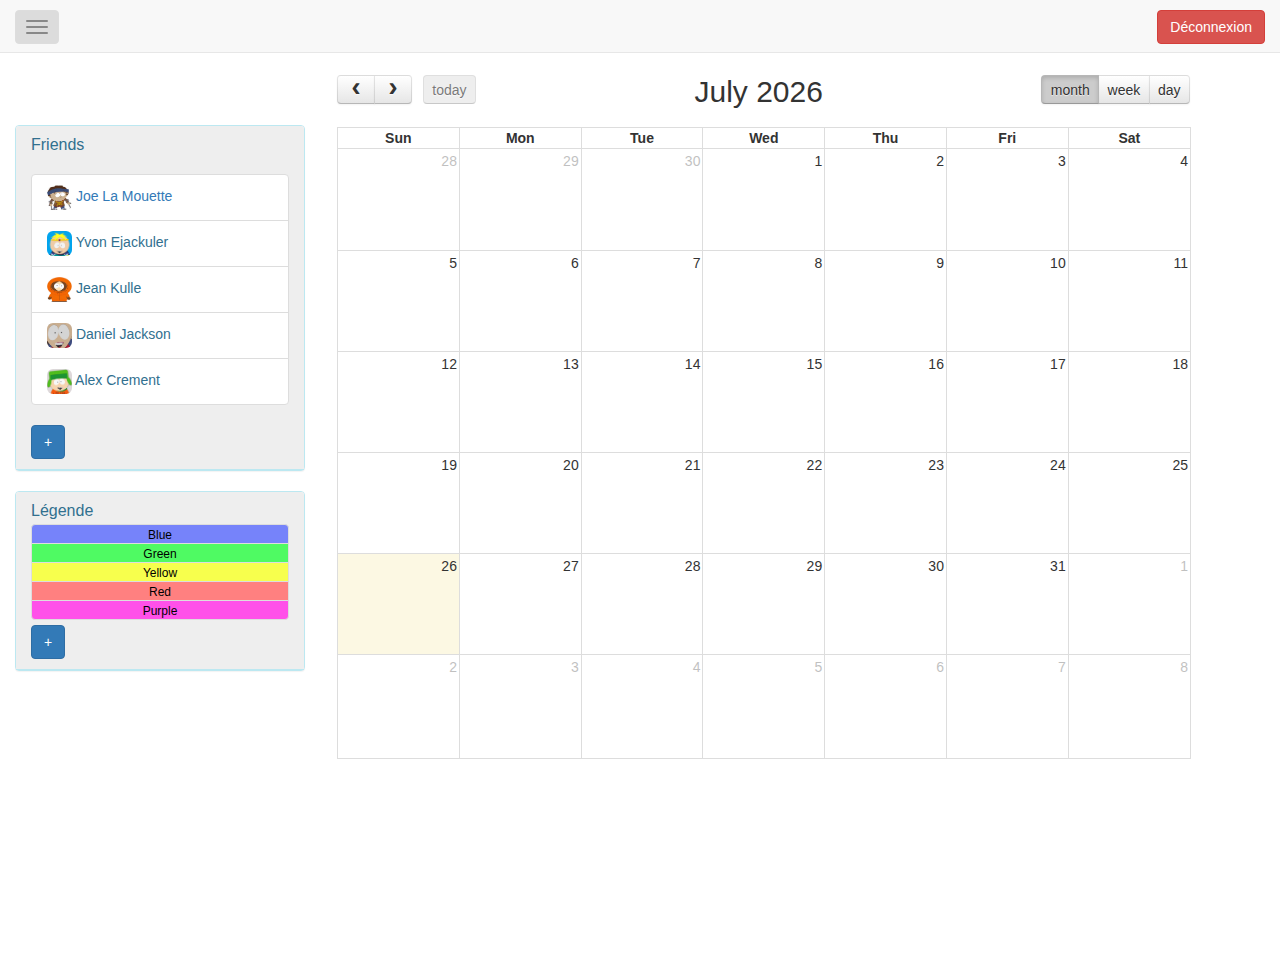
==== commit 48bc43a9: "derns" ====
--- a/index.html
+++ b/index.html
@@ -31,12 +31,13 @@
 			<nav id="myNavmenu" class="navmenu navmenu-default navmenu-fixed-left offcanvas" role="navigation">
 	  			<a class="navmenu-brand" href="#">Menu</a>
 	  				<ul class="nav navmenu-nav">
-					    <li><a href="#">Ajouter un évènement</a></li>
-					    <li><a href="#">Supprimer un évènement</a></li>
-					    <li><a href="#">Link</a></li>
-					    <li><a href="#">Link</a></li>
-					    <li><a href="#">Link</a></li>
-					    <li><a href="#">Link</a></li>
+					    <li><a href="#">Add an event - <span class="badge">ctrl + a</span> </a></li>
+					    <li><a href="#">Delete an event - <span class="badge">ctrl + s</span></a></li>
+					    <li><a href="#">Import calendar file - <span class="badge">ctrl + i</span></a></li>
+					    <li><a href="#">Add a friend - <span class="badge">ctrl + f</span></a></li>
+					    <li><a href="#">Delete a friend - <span class="badge">ctrl + d</span></a></li>
+					    <li><a href="#">Undo - <span class="badge">ctrl + z</span></a></li>
+					    <li><a href="#">Redo - <span class="badge">ctrl + y</span></a></li>
 	  				</ul>
 			</nav>
 			<!-- navbar au top -->
@@ -54,7 +55,7 @@
 					<div id="userPanel">
 						<div class="panel panel-info">
 							<div id="changeUserColor" class="panel-heading">
-								<h3 class="panel-title">Srabs</h3>
+								<h3 class="panel-title">Friends</h3>
 								<ul id="userList" class="list-group">
 								  <li class="list-group-item">
 								    <img src="ressources/Images/jimmy.jpg" alt="Profile image" class="img-rounded" style="width: 25px; height: 25px;">
@@ -131,6 +132,7 @@
 					<div class="popup-head hide">
 						<span id="popover-title">New event</span>
 						<div class="pull-right">
+							<span class="glyphicon glyphicon-ban-circle" style="cursor: pointer;"></span>
 							<button class="btn btn-default btn-color" id="btnColor"/>
 							<button class="btn btn-default btn-share" onClick="window.shareEvent()"/>
 						</div>
@@ -157,7 +159,7 @@
 						    	<textarea class="vert" id="popover-description" placeholder="Description"></textarea>
 						    </div>
 						    <ul class="list-group file-list" id="popover-files">
-						    	<li class="list-group-item active"><span class="badge">0</span><span class="badge" onClick="window.importFile()">+</span>Files</li>
+						    	<li class="list-group-item active"><span class="badge">0</span><span class="badge" onClick="window.importFile()" style="cursor: pointer;">+</span>Files</li>
 						   	</ul>
 					   	<div>
 				  	</div>
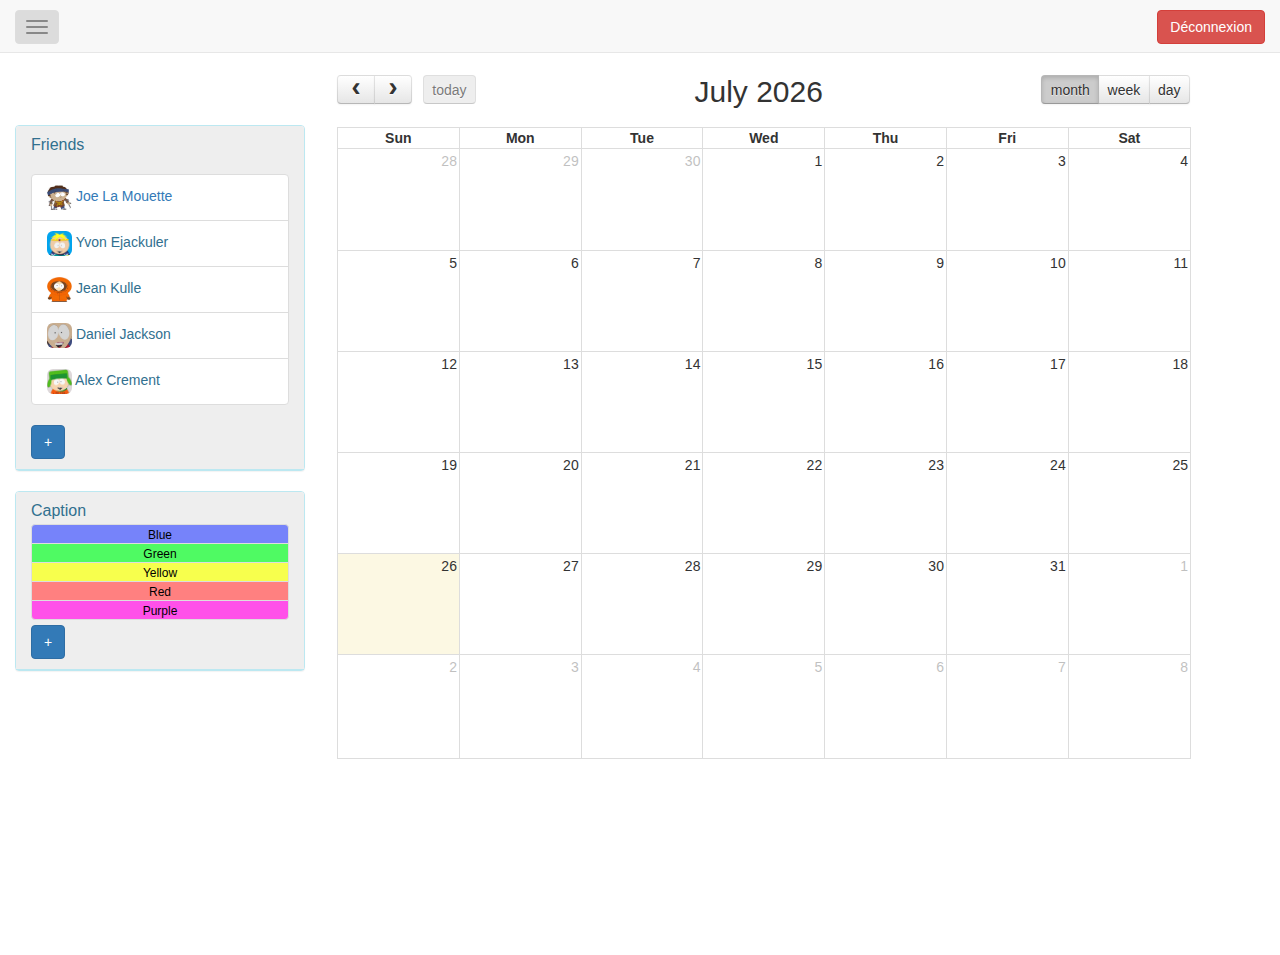
==== commit 3fabe300: "daniel" ====
--- a/index.html
+++ b/index.html
@@ -97,7 +97,7 @@
 					<div id="captionPanel">
 						<div class="panel panel-info">
 							<div id="changeCaptionColor" class="panel-heading">
-								<h3 class="panel-title">Légende</h3>
+								<h3 class="panel-title">Caption</h3>
 								<ul id="captionList" class="list-group">
 								  <li id ="captionBlue" class="list-group-item">
 								    Blue
